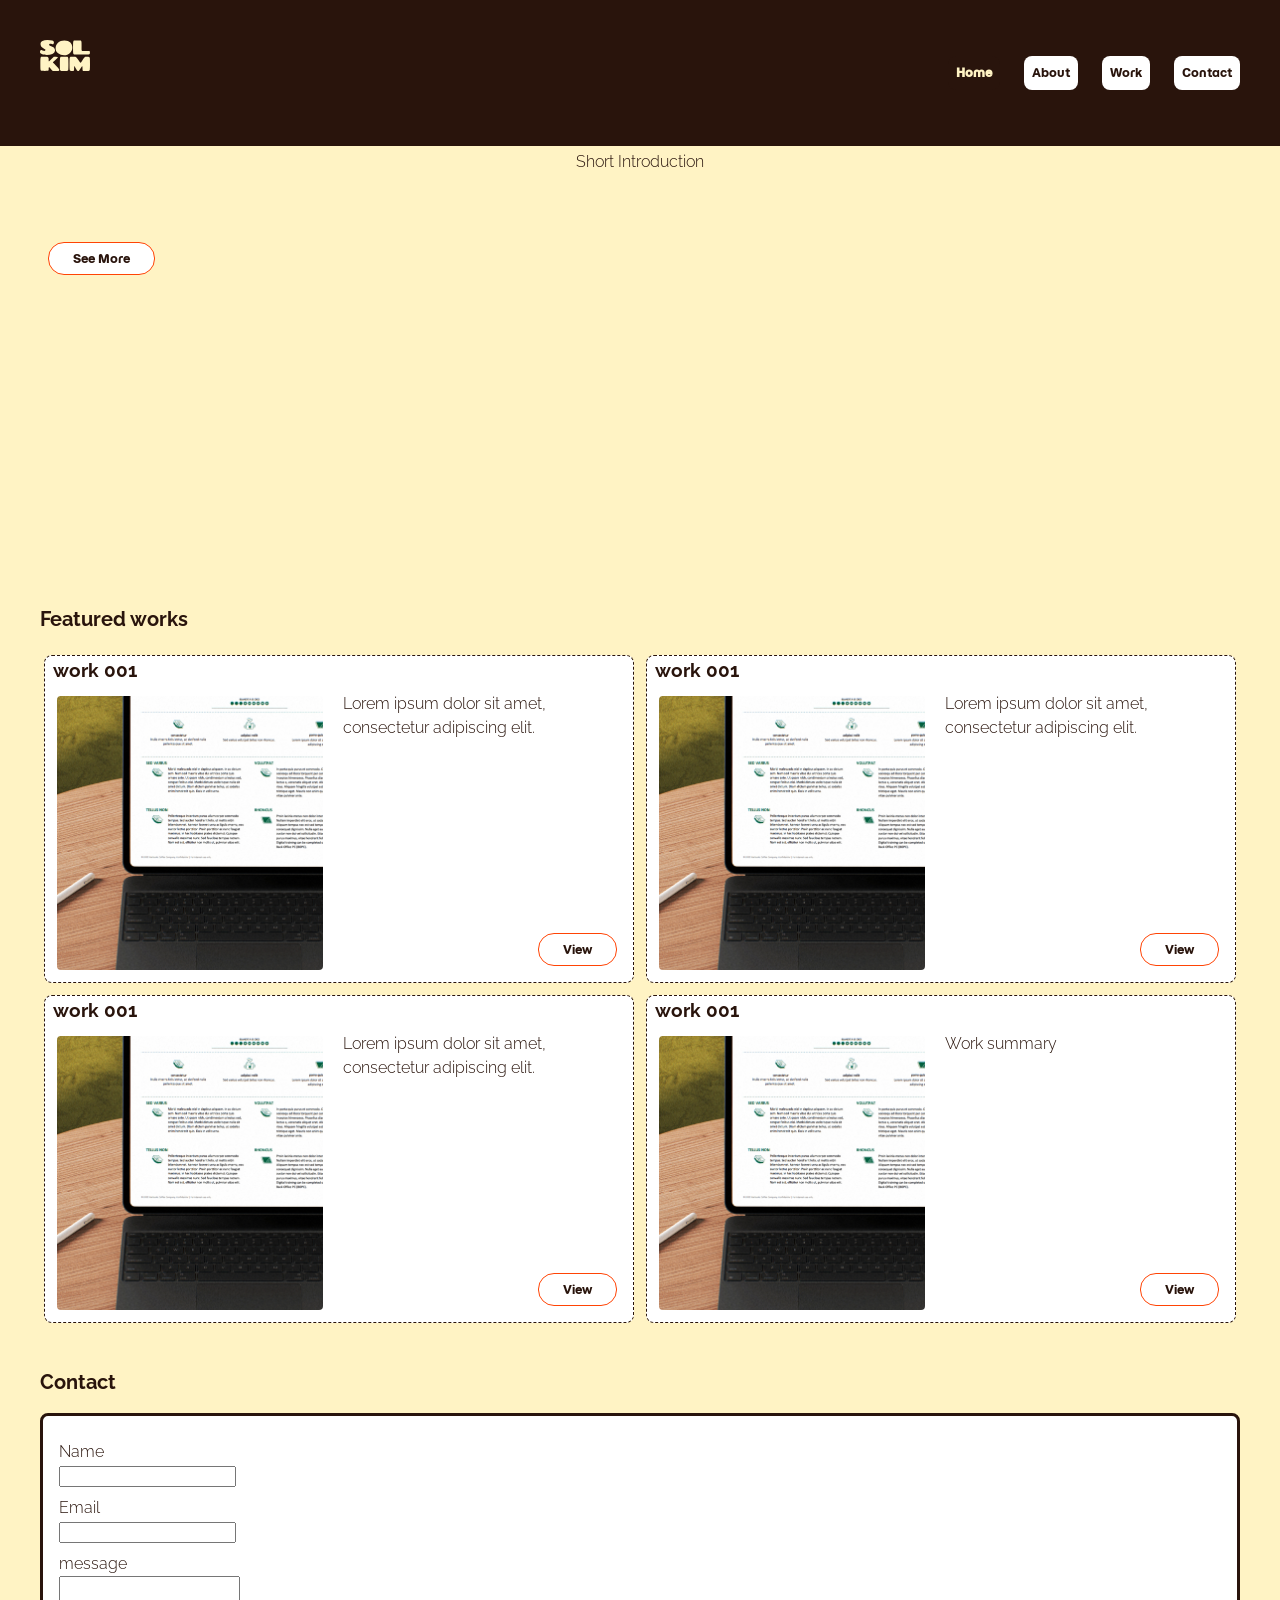
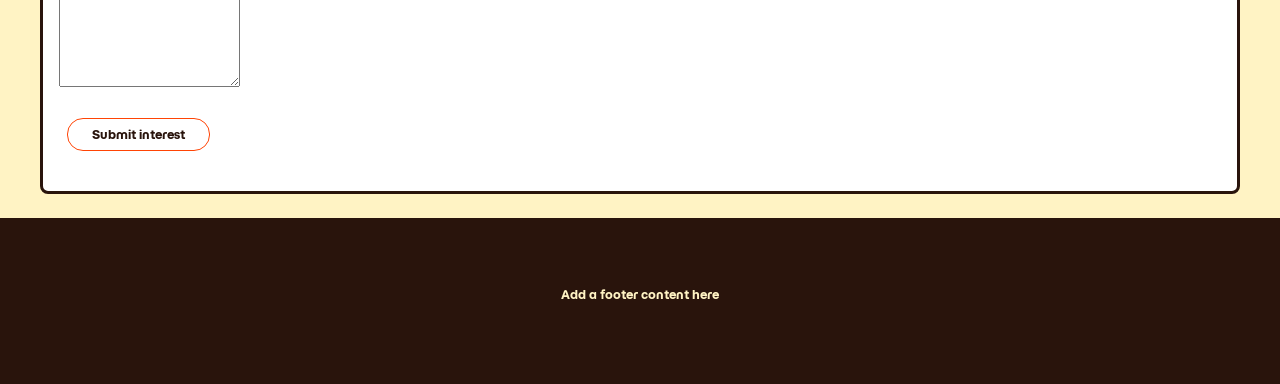
==== index.html @ 048ef515 "update css" ====
<!doctype html>
<html lang="en">
<head>
  <meta charset="utf-8">
  <meta name="viewport" content="width=device-width, initial-scale=1">
  <title>Sol Kim Portfolio Website</title>
  <link rel="stylesheet" href="styles.css">
</head>
<body>
  <header class="site-header">
<a href="#" aria-label="site-logo"> <img src="Image/Logo_SolKim_lt.svg" alt="site logo" width="50"></a>
    <nav aria-label="Main navigation">
      <ul class="nav-list">
        <li><a aria-current="page" href="#">Home</a></li>
        <li><a href="about.html">About</a></li>
        <li><a href="work.html">Work</a></li>
        <li><a href="contact.html">Contact</a></li>
      </ul>
    </nav>
  </header>

  <main>
    <section class="hero">
      <div class="hero-wrapper">
        <h1 class="visually-hidden"> Sol Kim </h1>
        <p> Short Introduction </p>
        <p><button class="button" href="#about">See More</button></p>
      </div>
    </section>

    <section class="section">
      <div class="Featured-work-wrapper">
        <div class="section-heading">
          <h2>Featured works</h2>
        </div>
        <div class="card-list">

          <div class="card-wrapper">
            <article class="card">
              <h3>work 001</h3>
              <a href="work.html" aria-label="work_001"> <img src="Image/work-SCAP-screen_535px.jpg" alt="work_001" >
              </a>
              <p>Lorem ipsum dolor sit amet, consectetur adipiscing elit.</p>
              <button class="button">View</button>
            </article>
          </div>

          <div class="card-wrapper">
            <article class="card">
              <h3>work 001</h3>
              <a href="work.html" aria-label="work_001"> <img src="Image/work-SCAP-screen_535px.jpg" alt="work_001" >
              </a>
              <p>Lorem ipsum dolor sit amet, consectetur adipiscing elit.</p>
              <button class="button">View</button>
            </article>
          </div>
        
          <div class="card-wrapper">
            <article class="card">
              <h3>work 001</h3>
              <a href="work.html" aria-label="work_001"> <img src="Image/work-SCAP-screen_535px.jpg" alt="work_001" >
              </a>
              <p>Lorem ipsum dolor sit amet, consectetur adipiscing elit.</p>
              <button class="button">View</button>
            </article>
          </div>      

          <div class="card-wrapper">
            <article class="card">
              <h3>work 001</h3>
              <a href="work.html" aria-label="work_001"> <img src="Image/work-SCAP-screen_535px.jpg" alt="work_001" >
              </a>
              <p>Work summary</p>
              <button class="button">View</button>
            </article>
          </div>      
        </div>
      </div>
    </section>

    <section class="section" id="contact">
      <div class="contact-form-wrapper">
        <h2>Contact</h2>
        <form class="contact-form">
          <label for="name">Name</label>
          <input id="name" name="name" type="text" required>

          <label for="email">Email</label>
          <input id="email" name="email" type="email" required>

          <label for="message">message</label>
          <textarea id= "message" name="message" rows="7" required>  </textarea>
          </select>

          <button class="button" type="submit">Submit interest</button>
        </form>
      </div>
    </section>
  </main>

  <footer class="site-footer">
    <p> Add a footer content here </p>
  </footer>
</body>
</html>
---- styles.css ----
@import url('https://fonts.googleapis.com/css2?family=Momo+Trust+Display&family=Raleway:ital,wght@0,100..900;1,100..900&display=swap');


@layer reset, base, layout, components, utilities, overrides;

@layer reset {
  *,
  *::before,
  *::after {
    box-sizing: border-box;
  }

  body {
    margin: 0;
  }

  a {
  text-decoration: none;
  color: inherit;
  }
}

@layer base {
  :root {
    /* Add design tokens here. */
    /* colors */
    --color-primary: #ff4405;
    --color-text: #29140C;
    --color-background: #FFF3C4; 
    --color-white: #ffffff;


    /* type */
    --body-font: 'raleway', sans-serif; 
    --font-weight-light: 300;
    --font-weight-bold: 700;
    --accent-font: 'Momo Trust Display';

    --font-s: 0.75rem; /*  */ 
    --font-med: 1rem; /* p */
    --font-lg: 1.25rem; /* subtitle */
    --font-xlg: 2rem; /* title */
    --font-2xlg: 2.5rem; /* heading */ 


    /* spacing */ 
    --space-none: 0;
    --space-xs: 0.25rem; /* 4px */ 
    --space-s: 0.5rem; /* 8px */
    --space-med: 1rem;  /* 16px */
    --space-lg: 1.5rem; /* 24px */
    --space-xlg: 2.5rem;  /* 40px */
    
    /* shape */
    --radius-s: 8px; 
    --radius-lg: 16px;
    

    /* focus */
	  --box-shadow-s: 3px 3px 7px grey;
  }
    
    /* Any button over which the user's pointer is hovering */

  body {
    font-family: var(--body-font);
    font-weight: var(--font-weight-light);
    font-size: var(--font-med);
    line-height: 1.5;
    background-color: var(--color-text);
  }

  header{
    margin: var(--space-xlg);
  }

  main {
    background-color: var(--color-background);
    color: var(--color-text);    
  }

  p {
    margin: var(--space-none) auto var(--space-lg);
    text-align: center;
    padding: var(--space-xs) var(--space-xlg) var(--space-med);
  }

  .section {
    margin-inline: auto;
    margin-block: var(--space-none) var(--space-lg);
    padding: var(--space-s) var(--space-xlg);
    position: relative;
  }

  .hero {
    block-size: 50vh;
  }

  h1 {
    font-family: var(--body-font);
    font-size: clamp(var(--font-lg), 5vw, var(--font-2xlg));
    font-weight: var(--font-weight-bold);
    margin: var(--space-lg) var(--space-none);
  }

  h2 {
    margin-block-start: var(--space-none);
    font-size: var(--font-lg);
  }

  h3 {
    padding: var(--space-xs) var(--space-lg);
  }

  .wrapper {
    inline-size: calc(100%-var(--space-lg));
    margin-inline: auto;
  }
  footer {
    font-family: var(--accent-font);
    font-size: var(--font-s);
    margin: var(--space-none) auto;
    color: var(--color-background);
    background-color: var(--color-text);
    vertical-align: baseline;
    padding: var(--space-xlg);
  }
}

@layer layout {
  /* Add page-level layout and composition classes here. */
  header {
  display: grid;
  grid-template-columns: 2fr 1.5fr;
  }

  nav ul {
  display: flex;
  justify-content: flex-end;
  gap: var(--space-lg);
  list-style: none;
  }
  
  nav a {
	display: inline-block;
	padding: var(--space-s);
  background-color: var(--color-white); 
  border-radius:var(--radius-s);
  font-family: var(--accent-font);
  color: var(--color-text);
  font-size: var(--font-s);
  text-align:center;
  }

  .Featured-work-wrapper{
    max-width: 1200px;
    margin-inline: auto;    
  } 

  .card-list{
  display: grid; 
  grid-template-columns: repeat(auto-fit, minmax(150px, 1fr));
  gap: 4px;

  }

  .card-wrapper {
  container-type: inline-size;

  }

  .card{  
    /*Created a responsive square container with AI help*/
    display: grid;

    overflow: hidden;
    position:relative;
    margin:0;
    aspect-ratio: 1/1;
    }
  
  .card h3{
    position: absolute;
    margin: 0;
    top: 0;
    left: var(--space-s);
    padding:0;
  }

  .card p {
    visibility: hidden;  
  }
  .card a {
    display: block;
    aspect-ratio: 1/1;
  }
  .card img {
    width: 100%;
    height: 100%;
    margin: 0, auto;
    object-fit: cover;
    display: block;
  }

  .card .button{
    visibility: hidden;
  }

  .work {
  display: grid;
  grid-template-columns: 1fr 3fr;
  gap: var(--space-lg);
  list-style: none;  
  }
  .work ul {
  display: flex;
  flex-direction: column;
  gap: var(--space-lg);
  list-style: none;
  justify-items: flex-start;
  }

}

@layer components {
  /* Add reusable components such as buttons, cards, callouts, and forms here. */

  /* buttons */
  button {
    background-color: var(--color-white);
    font-size: var(--font-s);
    color: var(--color-text);
    bottom: var(--space-none);
    right: var(--space-none);
    padding: var(--space-s) var(--space-lg);
    margin: var(--space-lg) var(--space-s);
    font-family: var(--accent-font);
    border: 1px solid var(--color-primary);
    border-radius: var(--radius-lg);

  }


  /* cards */
  .card {
    background-color: var(--color-white);
    color: var(--color-text);
    border: 1px dashed var(--color-text);
    margin: var(--space-xs);

    border-radius: var(--radius-s);
  }

  /* callouts */

  .callout {
    border-radius: var(--radius-lg);
    background-color: var(--color-white);
  }

  /* forms */
  form {
    background-color: var(--color-white);
    color: var(--color-text);
    border: 3px solid var(--color-text);
    margin: var(--space-med) auto;
    padding: var(--space-med);
    position: relative;
    border-radius: var(--radius-s);
  }

  label {
  display: block;
  margin-block-start: var(--space-s);
  }

} 



@layer utilities {
/*  at least three purposeful utilities plus hover, focus-visible, current page, and one additional relevant state. */

  .visually-hidden {
    position: absolute;
    inline-size: 1px;
    block-size: 1px;
    overflow: hidden;
    clip: rect(0 0 0 0);
    white-space: nowrap;
    clip-path: inset(50%);
  }
  /*current page */
  nav [aria-current="page"]{
    color: var(--color-background);
    background-color: var(--color-text);
    font-weight: var(--font-weight-bold);
  }

  /* focus */
  textarea:focus-visible, input:focus-visible {
  outline: 2px dashed var(--color-text);
  border-radius: var(--radius-s);
  box-shadow: var(--box-shadow-s);
  }

  /* hover */
  main a:hover, button:hover {
  background-color: var(--color-background);
  color: var(--color-primary);
  }

  /* active */
  a:active, button:active {
  transform: scale(0.95);
  }


  
}

@layer overrides {
  /* Keep this layer small. Use it only for intentional exceptions. */

  .button {
  display: block;
  width: 100;
  justify-items: center;
  }

  .work a {
  margin: var(--space-none);
  }

}


@container (width > 250px) {
  .card {
    display: flex;    
    flex-direction: column;
    aspect-ratio: auto;
  }
  .card h3{
    position: static;
    padding: 0 var(--space-s);
  }

  .card a {
  width: 100%;
  }
  .card img {
    padding: var(--space-xs);
    border-radius: var(--radius-s);
    aspect-ratio: 1/1;
  } 
   
  .card p{
  visibility: visible;  
  display: block;
  margin: 0;
  }
}
@container (width > 350px) {
  .card {
    display: grid;
    grid-template-columns: 1fr 1fr;
    grid-template-areas:
      "title title"
      "img   text"
      "img   btn";
    grid-template-rows: auto 1fr auto;
    gap: var(--space-s);
    aspect-ratio: auto; 
  }

  .card h3 {
    grid-area: title;
    position: static;
  }

  .card a {
    grid-area: img;
    align-self: start;
    padding: 0 var(--space-s) var(--space-s);
  }

  .card p {
    grid-area: text;
    display: block;
    visibility: visible;
    margin: 0;
    padding: 0;
    text-align: left; 
  }

  .card .button {
    grid-area: btn;
    display: block;
    visibility: visible;
    justify-self: end;
    margin: var(--space-med);
  }
}


@media (width > 600px) {
      /*medium screens, .card-grid needs at least 650px+margin to maintain its layout.*/
  .card-list {
    display: grid;
    grid-template-columns: repeat(3, minmax(200px, 1fr));
  }
  .button{
    visibility: visible;
  }
  
}

@media (width > 950px) {
  .card-list {
    display: grid;
    grid-template-columns: repeat(2, minmax(200px, 1fr));
  }
  .button{
    visibility: visible;
  }
  
}

@media print {
  /* Add print improvements here. */
  .header,
  .footer,
  .nav {
    display: none;
    
  }
  body {
    background-color: white;
    color: #000000;
  }
}
/*Requirements 4 : Include a simple fallback or note explaining why the default remains usable.*/
  @supports not (container-type: inline-size) {
    @media (width > 1150px) {
      .card {
      display: grid;    
      grid-template-columns: 1fr 2fr;
      grid-template-rows: 2fr 0.5fr;
      }
    }
  }
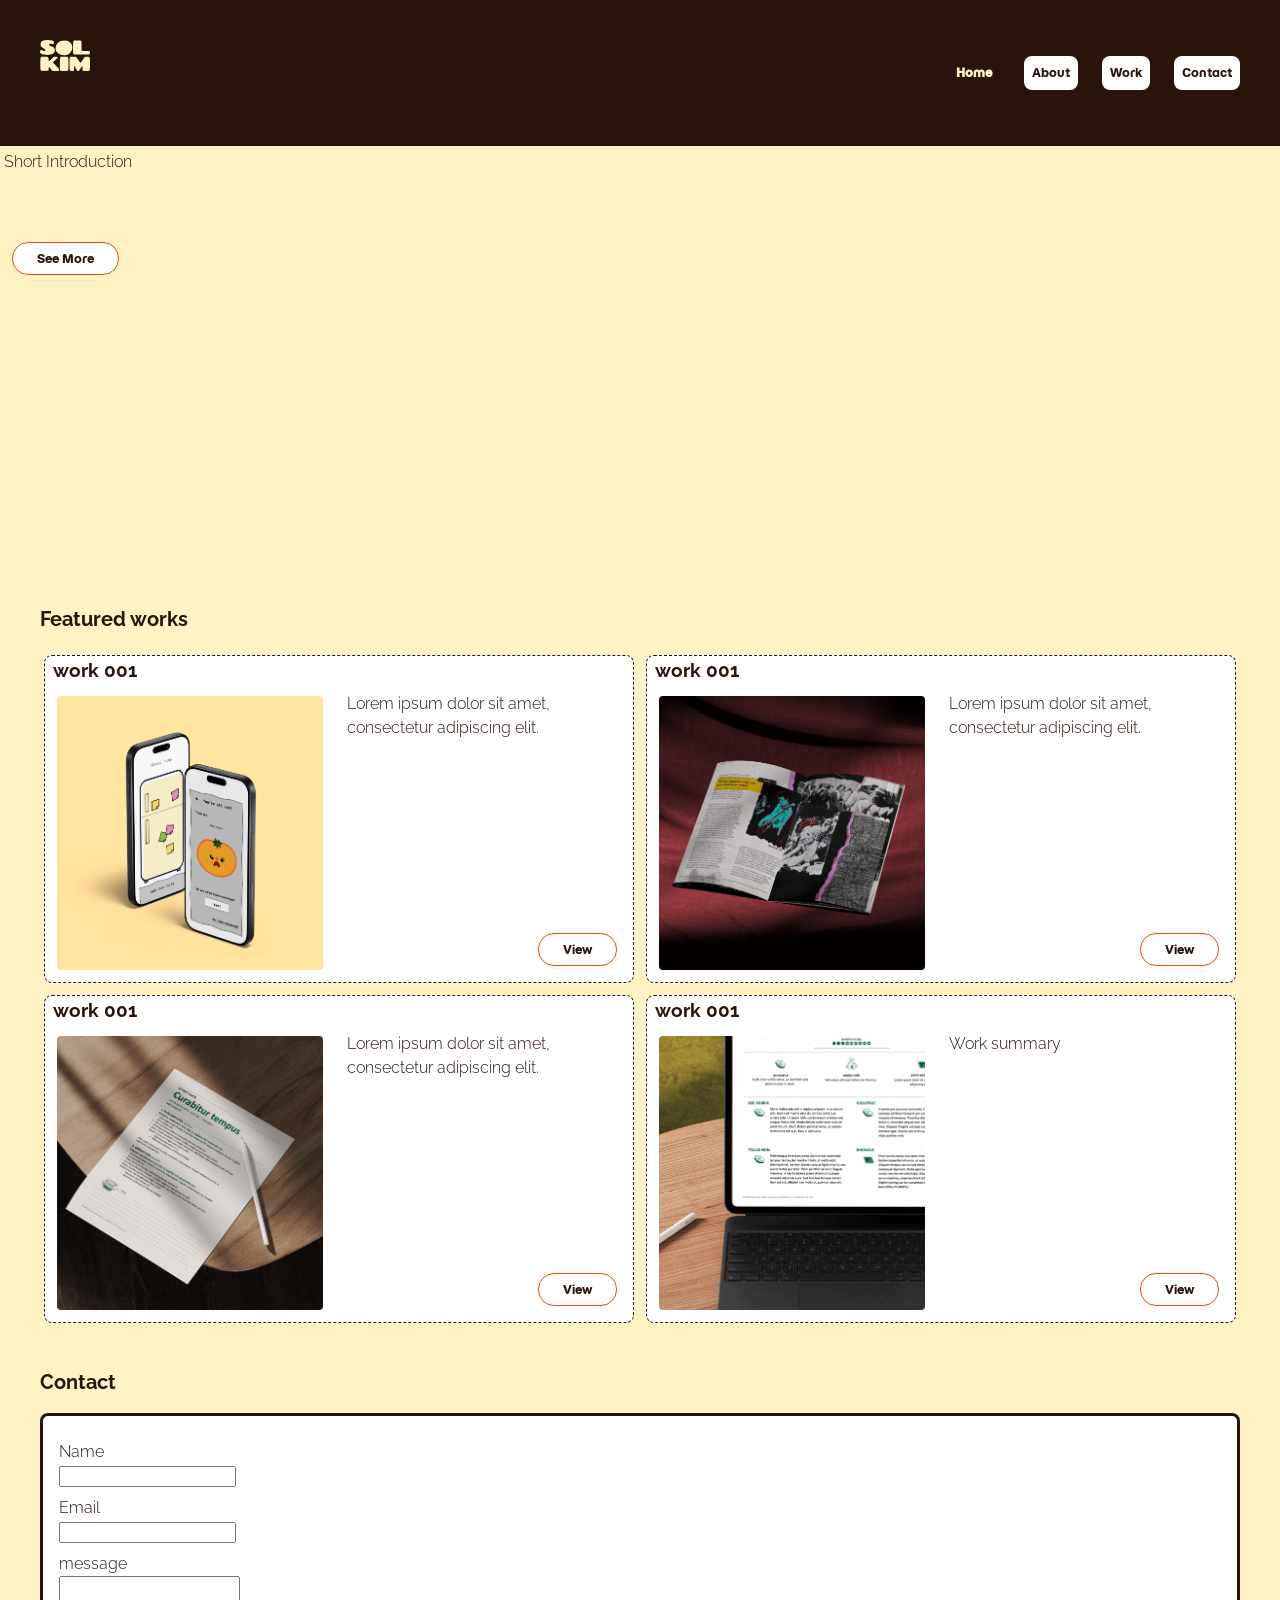
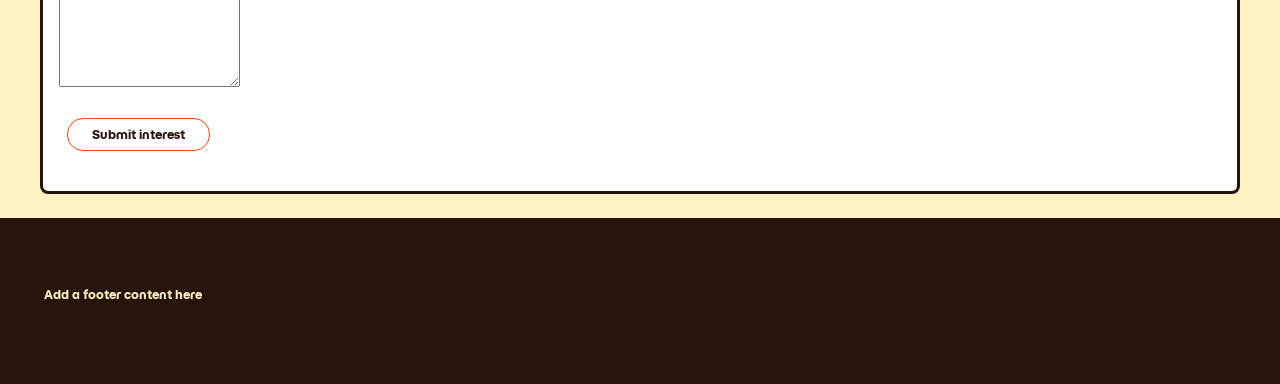
==== commit 42680c7d: "add images" ====
--- a/index.html
+++ b/index.html
@@ -38,7 +38,7 @@
           <div class="card-wrapper">
             <article class="card">
               <h3>work 001</h3>
-              <a href="work.html" aria-label="work_001"> <img src="Image/work-SCAP-screen_535px.jpg" alt="work_001" >
+              <a href="work.html" aria-label="work_001"> <img src="Image/Mockup-OurFridge_.jpg" alt="work_001" >
               </a>
               <p>Lorem ipsum dolor sit amet, consectetur adipiscing elit.</p>
               <button class="button">View</button>
@@ -48,7 +48,7 @@
           <div class="card-wrapper">
             <article class="card">
               <h3>work 001</h3>
-              <a href="work.html" aria-label="work_001"> <img src="Image/work-SCAP-screen_535px.jpg" alt="work_001" >
+              <a href="work.html" aria-label="work_001"> <img src="Image/Mockup-Punk-Openbook1.png" alt="work_001" >
               </a>
               <p>Lorem ipsum dolor sit amet, consectetur adipiscing elit.</p>
               <button class="button">View</button>
@@ -58,7 +58,7 @@
           <div class="card-wrapper">
             <article class="card">
               <h3>work 001</h3>
-              <a href="work.html" aria-label="work_001"> <img src="Image/work-SCAP-screen_535px.jpg" alt="work_001" >
+              <a href="work.html" aria-label="work_001"> <img src="Image/Mockup-SCAP-Documentation_.jpg" alt="work_001" >
               </a>
               <p>Lorem ipsum dolor sit amet, consectetur adipiscing elit.</p>
               <button class="button">View</button>
@@ -68,7 +68,7 @@
           <div class="card-wrapper">
             <article class="card">
               <h3>work 001</h3>
-              <a href="work.html" aria-label="work_001"> <img src="Image/work-SCAP-screen_535px.jpg" alt="work_001" >
+              <a href="work.html" aria-label="work_001"> <img src="Image/Mockup-SCAP-screen_535px.jpg" alt="work_001" >
               </a>
               <p>Work summary</p>
               <button class="button">View</button>
--- a/styles.css
+++ b/styles.css
@@ -34,7 +34,7 @@
     --body-font: 'raleway', sans-serif; 
     --font-weight-light: 300;
     --font-weight-bold: 700;
-    --accent-font: 'Momo Trust Display';
+    --accent-font: 'Momo Trust Display', 'sans-serif';
 
     --font-s: 0.75rem; /*  */ 
     --font-med: 1rem; /* p */
@@ -81,8 +81,8 @@
 
   p {
     margin: var(--space-none) auto var(--space-lg);
-    text-align: center;
-    padding: var(--space-xs) var(--space-xlg) var(--space-med);
+    text-align: left;
+    padding: var(--space-xs) var(--space-xs) var(--space-med);
   }
 
   .section {
@@ -157,6 +157,7 @@
     margin-inline: auto;    
   } 
 
+
   .card-list{
   display: grid; 
   grid-template-columns: repeat(auto-fit, minmax(150px, 1fr));
@@ -168,7 +169,9 @@
   container-type: inline-size;
 
   }
-
+  img{
+    max-inline-size: 100%;
+  }
   .card{  
     /*Created a responsive square container with AI help*/
     display: grid;
@@ -208,10 +211,13 @@
 
   .work {
   display: grid;
-  grid-template-columns: 1fr 3fr;
+  grid-template-columns: 1fr ;
   gap: var(--space-lg);
   list-style: none;  
-  }
+  padding: var(--space-med);
+  }
+
+
   .work ul {
   display: flex;
   flex-direction: column;
@@ -390,7 +396,7 @@
     display: block;
     visibility: visible;
     margin: 0;
-    padding: 0;
+    padding: 0 var(--space-xs);
     text-align: left; 
   }
 
@@ -413,10 +419,13 @@
   .button{
     visibility: visible;
   }
+  .work {
+  grid-template-columns: 1fr 3fr;
+  }
   
 }
 
-@media (width > 950px) {
+@media (width > 920px) {
   .card-list {
     display: grid;
     grid-template-columns: repeat(2, minmax(200px, 1fr));
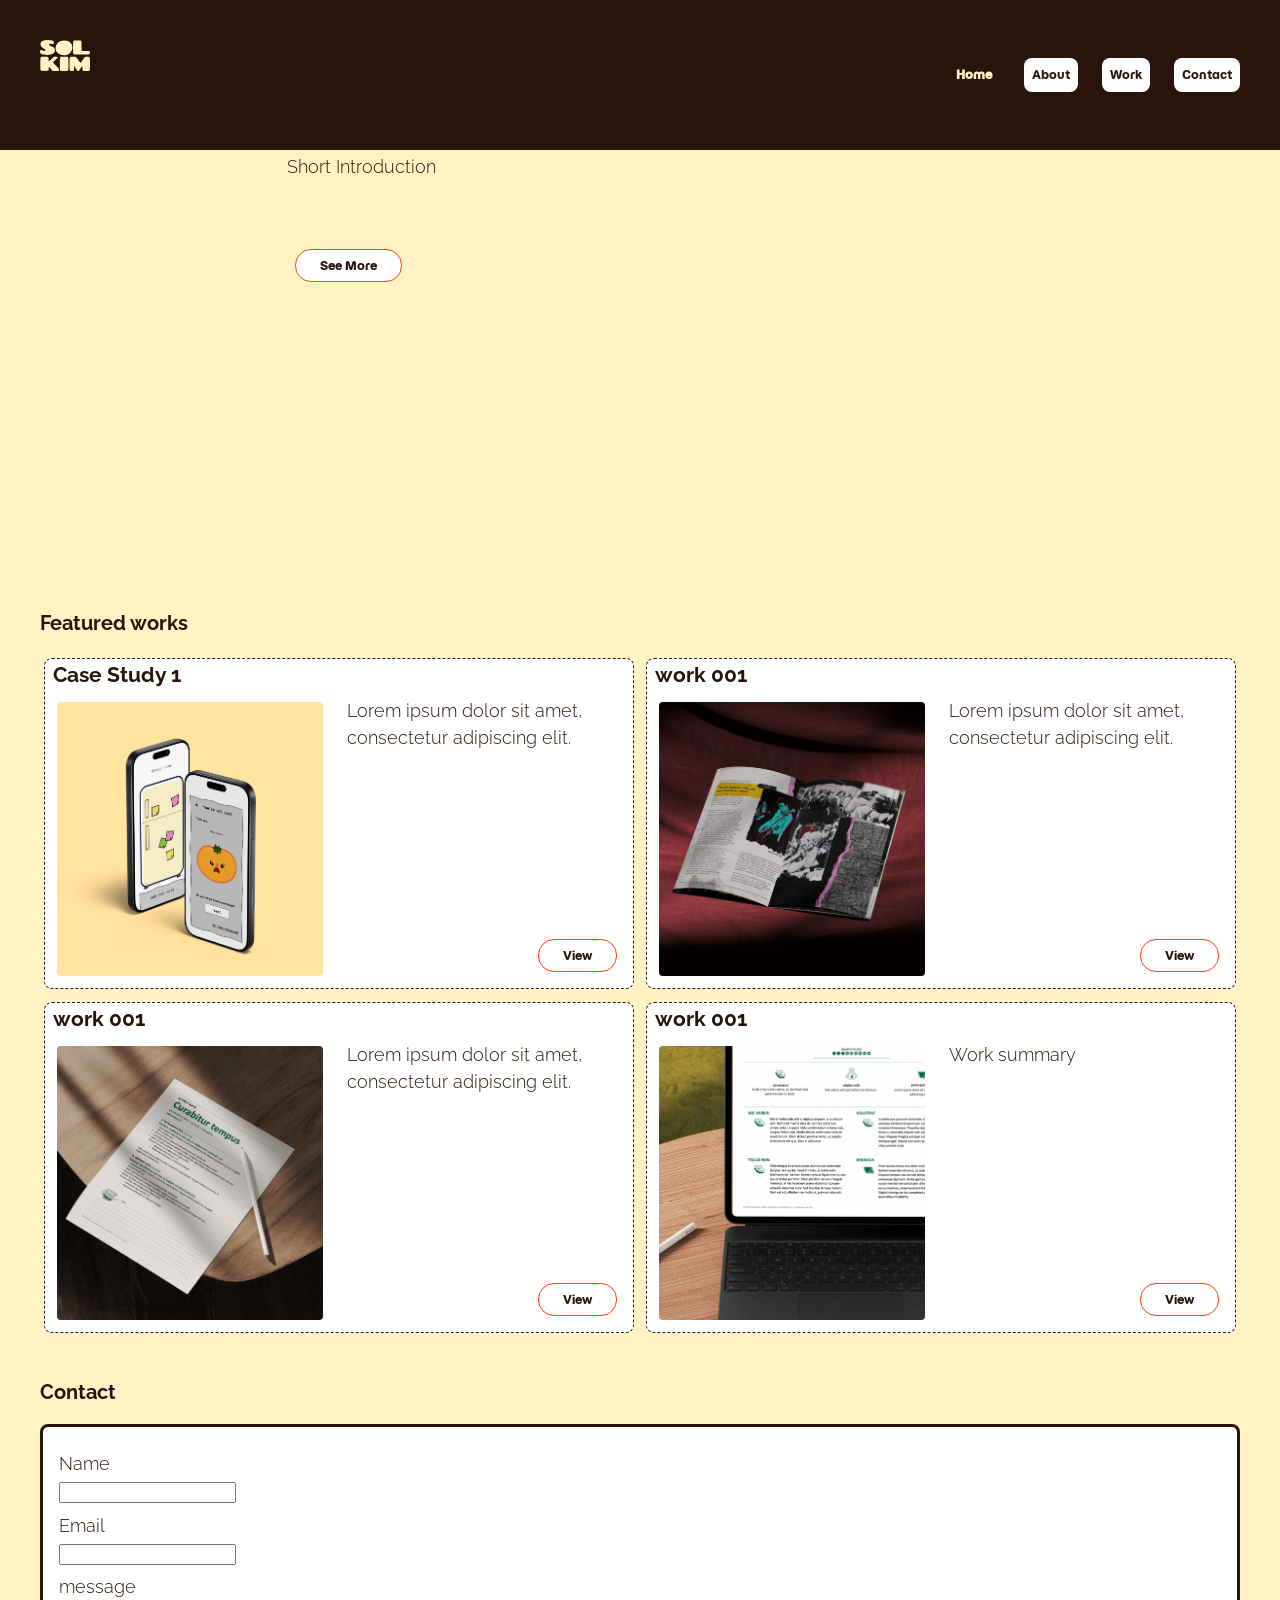
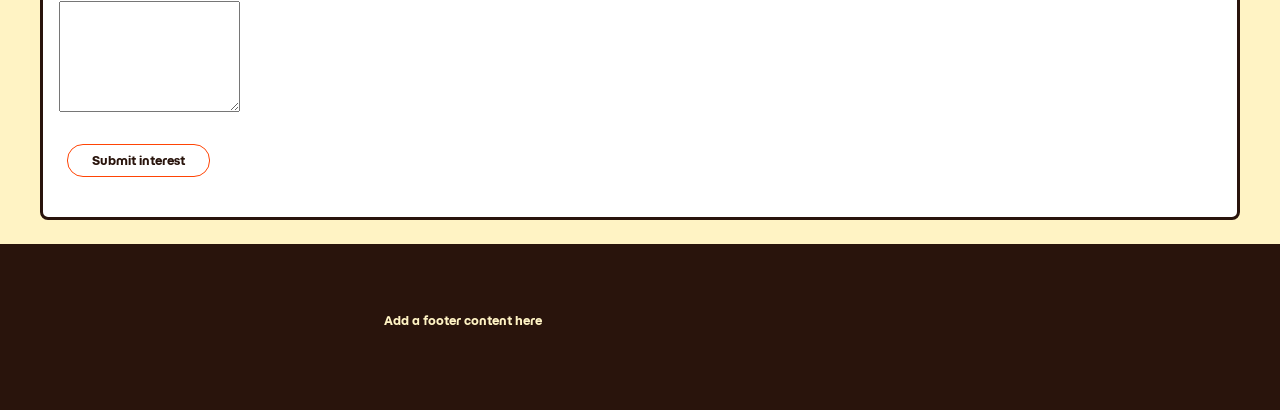
==== commit 38d0c67d: "updated CSS" ====
--- a/index.html
+++ b/index.html
@@ -37,8 +37,9 @@
 
           <div class="card-wrapper">
             <article class="card">
-              <h3>work 001</h3>
-              <a href="work.html" aria-label="work_001"> <img src="Image/Mockup-OurFridge_.jpg" alt="work_001" >
+              <h3>Case Study 1</h3>
+              <a href="work.html" aria-label="work_001">
+                 <img src="Image/Mockup-OurFridge_.jpg" alt="Phone mockup of OurFridge app design showing sign-in page" >
               </a>
               <p>Lorem ipsum dolor sit amet, consectetur adipiscing elit.</p>
               <button class="button">View</button>
@@ -48,7 +49,7 @@
           <div class="card-wrapper">
             <article class="card">
               <h3>work 001</h3>
-              <a href="work.html" aria-label="work_001"> <img src="Image/Mockup-Punk-Openbook1.png" alt="work_001" >
+              <a href="work.html" aria-label="work_001"> <img src="Image/Mockup-Punk-Openbook1.png" alt="" >
               </a>
               <p>Lorem ipsum dolor sit amet, consectetur adipiscing elit.</p>
               <button class="button">View</button>
@@ -58,7 +59,7 @@
           <div class="card-wrapper">
             <article class="card">
               <h3>work 001</h3>
-              <a href="work.html" aria-label="work_001"> <img src="Image/Mockup-SCAP-Documentation_.jpg" alt="work_001" >
+              <a href="work.html" aria-label="work_001"> <img src="Image/Mockup-SCAP-Documentation_.jpg" alt="Printed Starbucks training guide mockup with a character illustration" >
               </a>
               <p>Lorem ipsum dolor sit amet, consectetur adipiscing elit.</p>
               <button class="button">View</button>
--- a/styles.css
+++ b/styles.css
@@ -35,13 +35,16 @@
     --font-weight-light: 300;
     --font-weight-bold: 700;
     --accent-font: 'Momo Trust Display', 'sans-serif';
+    
 
     --font-s: 0.75rem; /*  */ 
     --font-med: 1rem; /* p */
     --font-lg: 1.25rem; /* subtitle */
     --font-xlg: 2rem; /* title */
     --font-2xlg: 2.5rem; /* heading */ 
-
+    --step-0: clamp(1rem, .96rem + .2vw, 1.125rem);
+    --step-3: clamp(1.75rem, 1.4rem + 1.5vw, 2.75rem);
+    --measure: 68ch;
 
     /* spacing */ 
     --space-none: 0;
@@ -65,9 +68,10 @@
   body {
     font-family: var(--body-font);
     font-weight: var(--font-weight-light);
-    font-size: var(--font-med);
+    font-size: var(--step-0);
     line-height: 1.5;
     background-color: var(--color-text);
+
   }
 
   header{
@@ -83,6 +87,7 @@
     margin: var(--space-none) auto var(--space-lg);
     text-align: left;
     padding: var(--space-xs) var(--space-xs) var(--space-med);
+    max-inline-size: 65ch;
   }
 
   .section {
@@ -98,7 +103,7 @@
 
   h1 {
     font-family: var(--body-font);
-    font-size: clamp(var(--font-lg), 5vw, var(--font-2xlg));
+    font-size: var(--step-3);
     font-weight: var(--font-weight-bold);
     margin: var(--space-lg) var(--space-none);
   }
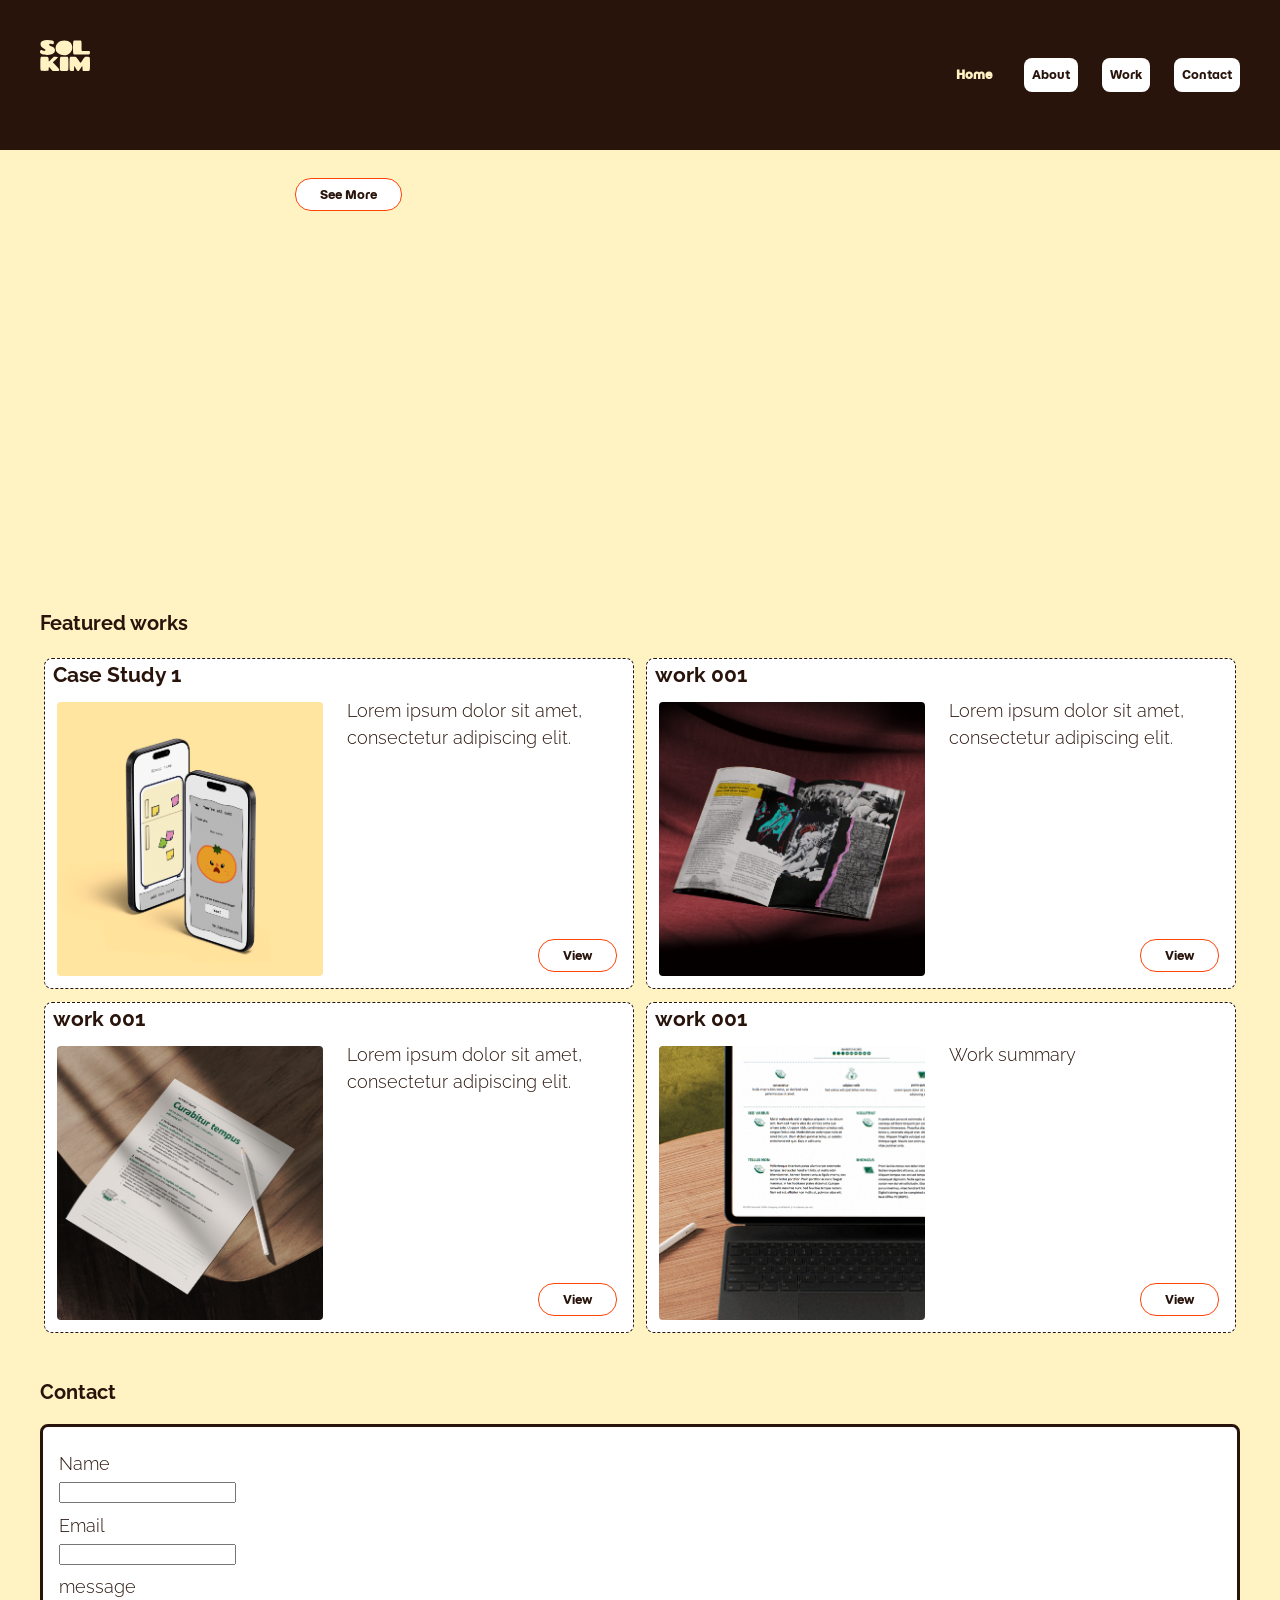
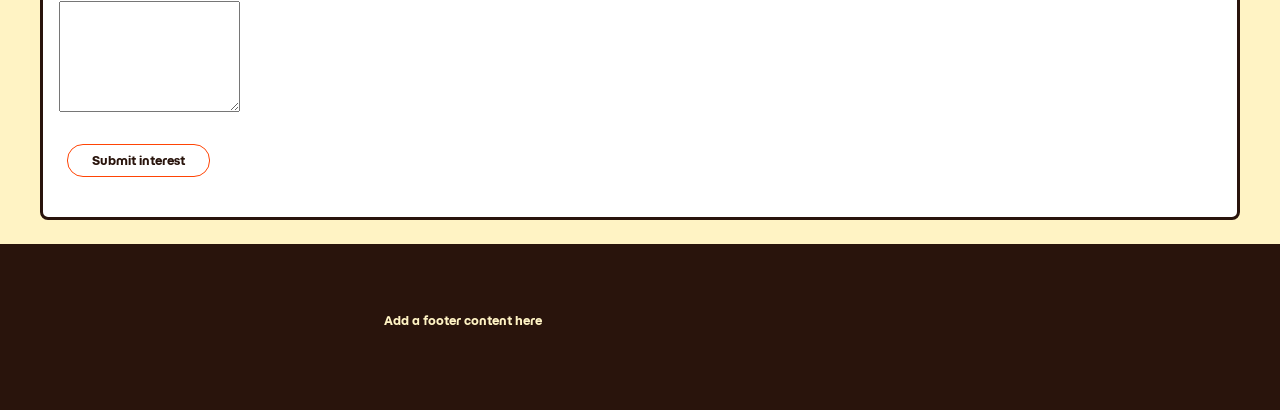
==== commit 61179bdf: "Add video" ====
--- a/index.html
+++ b/index.html
@@ -23,7 +23,6 @@
     <section class="hero">
       <div class="hero-wrapper">
         <h1 class="visually-hidden"> Sol Kim </h1>
-        <p> Short Introduction </p>
         <p><button class="button" href="#about">See More</button></p>
       </div>
     </section>
@@ -49,7 +48,7 @@
           <div class="card-wrapper">
             <article class="card">
               <h3>work 001</h3>
-              <a href="work.html" aria-label="work_001"> <img src="Image/Mockup-Punk-Openbook1.png" alt="" >
+              <a href="work.html" aria-label="work_001"> <img src="Image/Mockup-Punk-Openbook1.png" alt="Open book spread mockup with a punk-style layout featuring torn paper collage and vivid color " >
               </a>
               <p>Lorem ipsum dolor sit amet, consectetur adipiscing elit.</p>
               <button class="button">View</button>
@@ -69,7 +68,7 @@
           <div class="card-wrapper">
             <article class="card">
               <h3>work 001</h3>
-              <a href="work.html" aria-label="work_001"> <img src="Image/Mockup-SCAP-screen_535px.jpg" alt="work_001" >
+              <a href="work.html" aria-label="work_001"> <img src="Image/Mockup-SCAP-screen_535px.jpg" alt="Book mockup with a punk-style layout featuring torn paper collage and vivid color" >
               </a>
               <p>Work summary</p>
               <button class="button">View</button>
--- a/styles.css
+++ b/styles.css
@@ -121,6 +121,11 @@
     inline-size: calc(100%-var(--space-lg));
     margin-inline: auto;
   }
+
+  .practice-poster{
+    display: none;
+  }
+
   footer {
     font-family: var(--accent-font);
     font-size: var(--font-s);
@@ -309,7 +314,7 @@
   }
 
   /* focus */
-  textarea:focus-visible, input:focus-visible {
+  video:focus-visible textarea:focus-visible, input:focus-visible {
   outline: 2px dashed var(--color-text);
   border-radius: var(--radius-s);
   box-shadow: var(--box-shadow-s);
@@ -464,3 +469,11 @@
       }
     }
   }
+    @media (prefers-reduced-motion: reduce) {
+    .practice-video{
+    display: none;
+    }
+    .practice-poster{
+      display: block;
+    }
+  }
